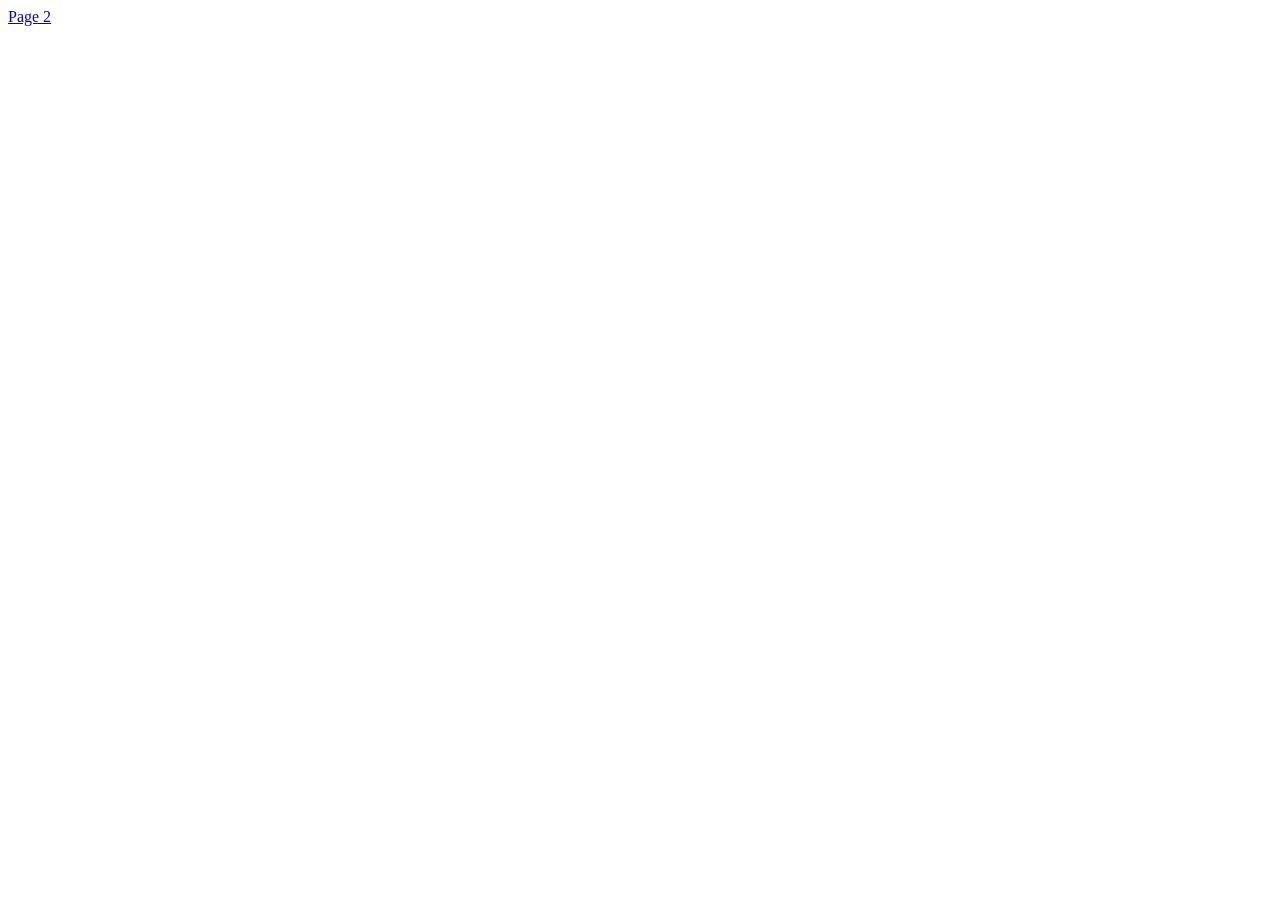
==== index.html @ 43b8f394 "Add files via upload" ====
<!DOCTYPE html>

<html>

<head>
    <title> Portfolio  </title>
 
</head>

<body>
   
   <a href="page2.html" target=_self title="This takes you to page 2"> Page 2 </a>
   


    
</body>











</html>
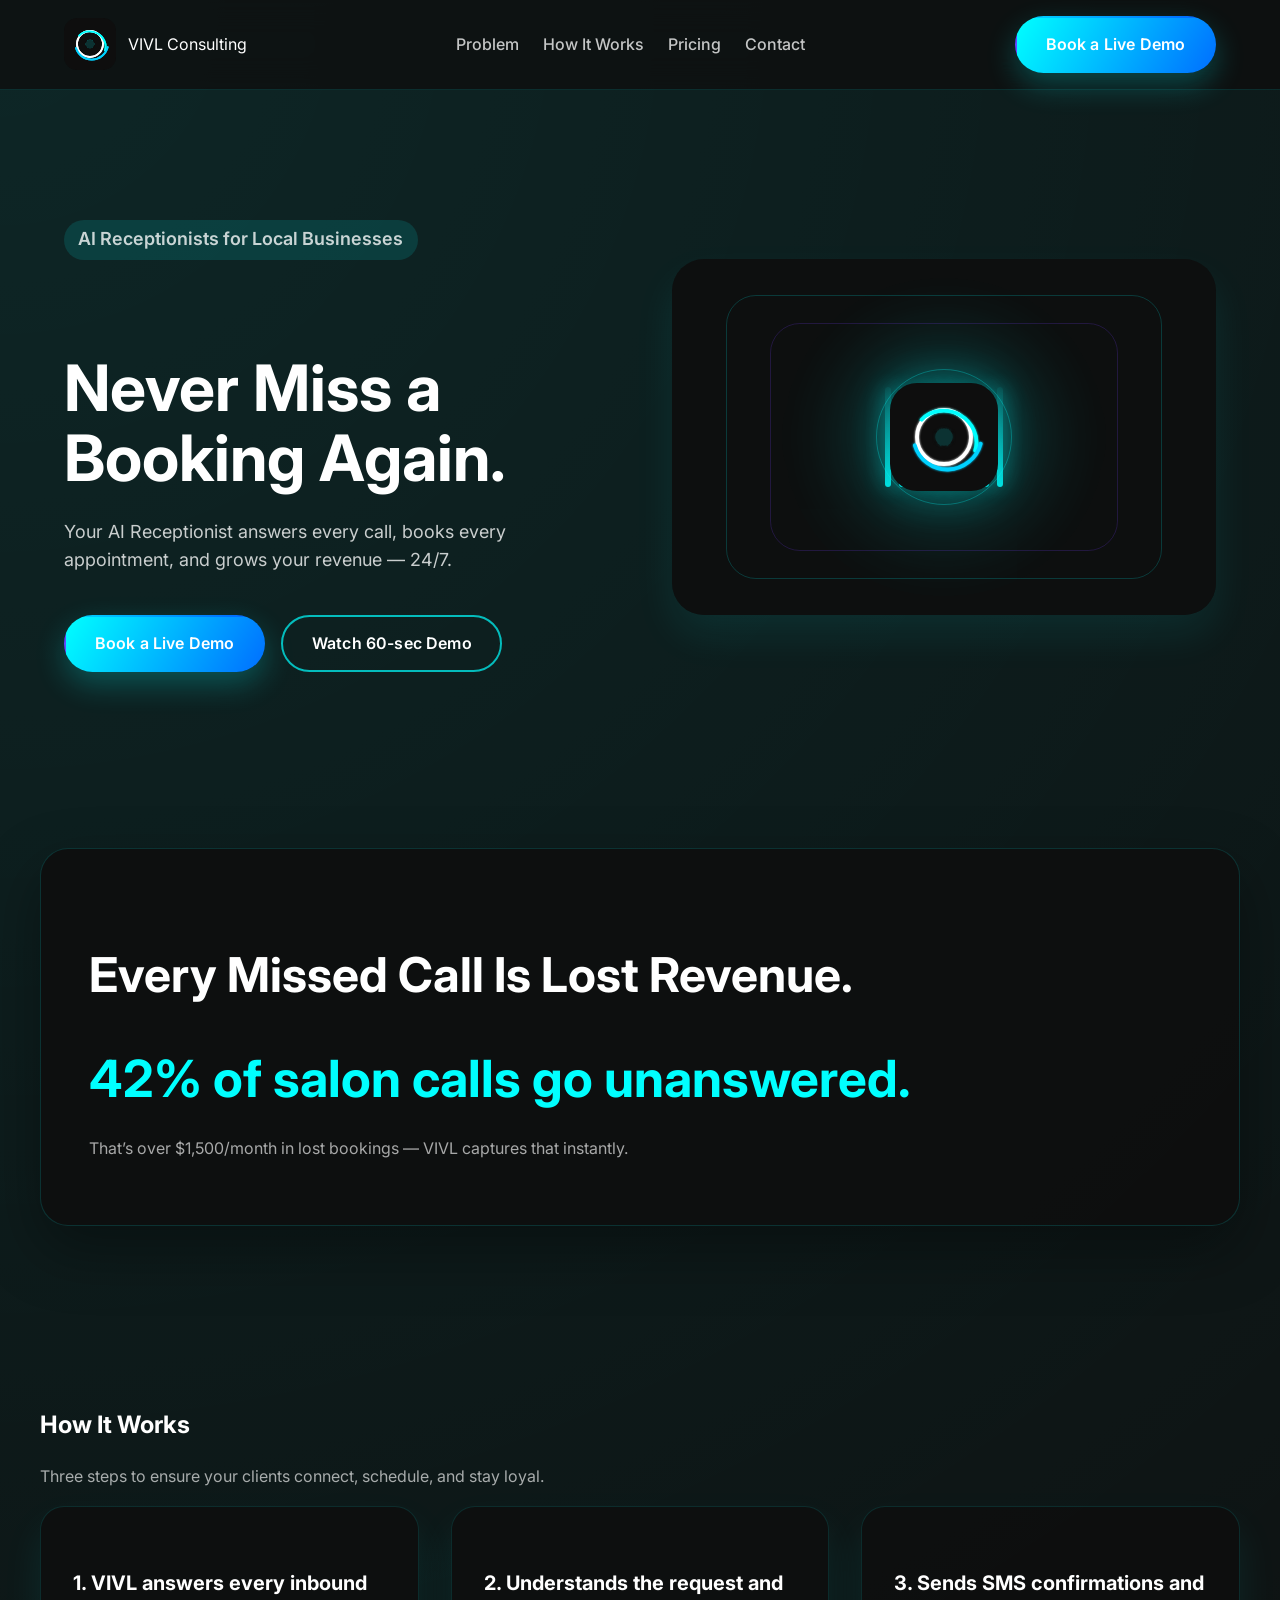
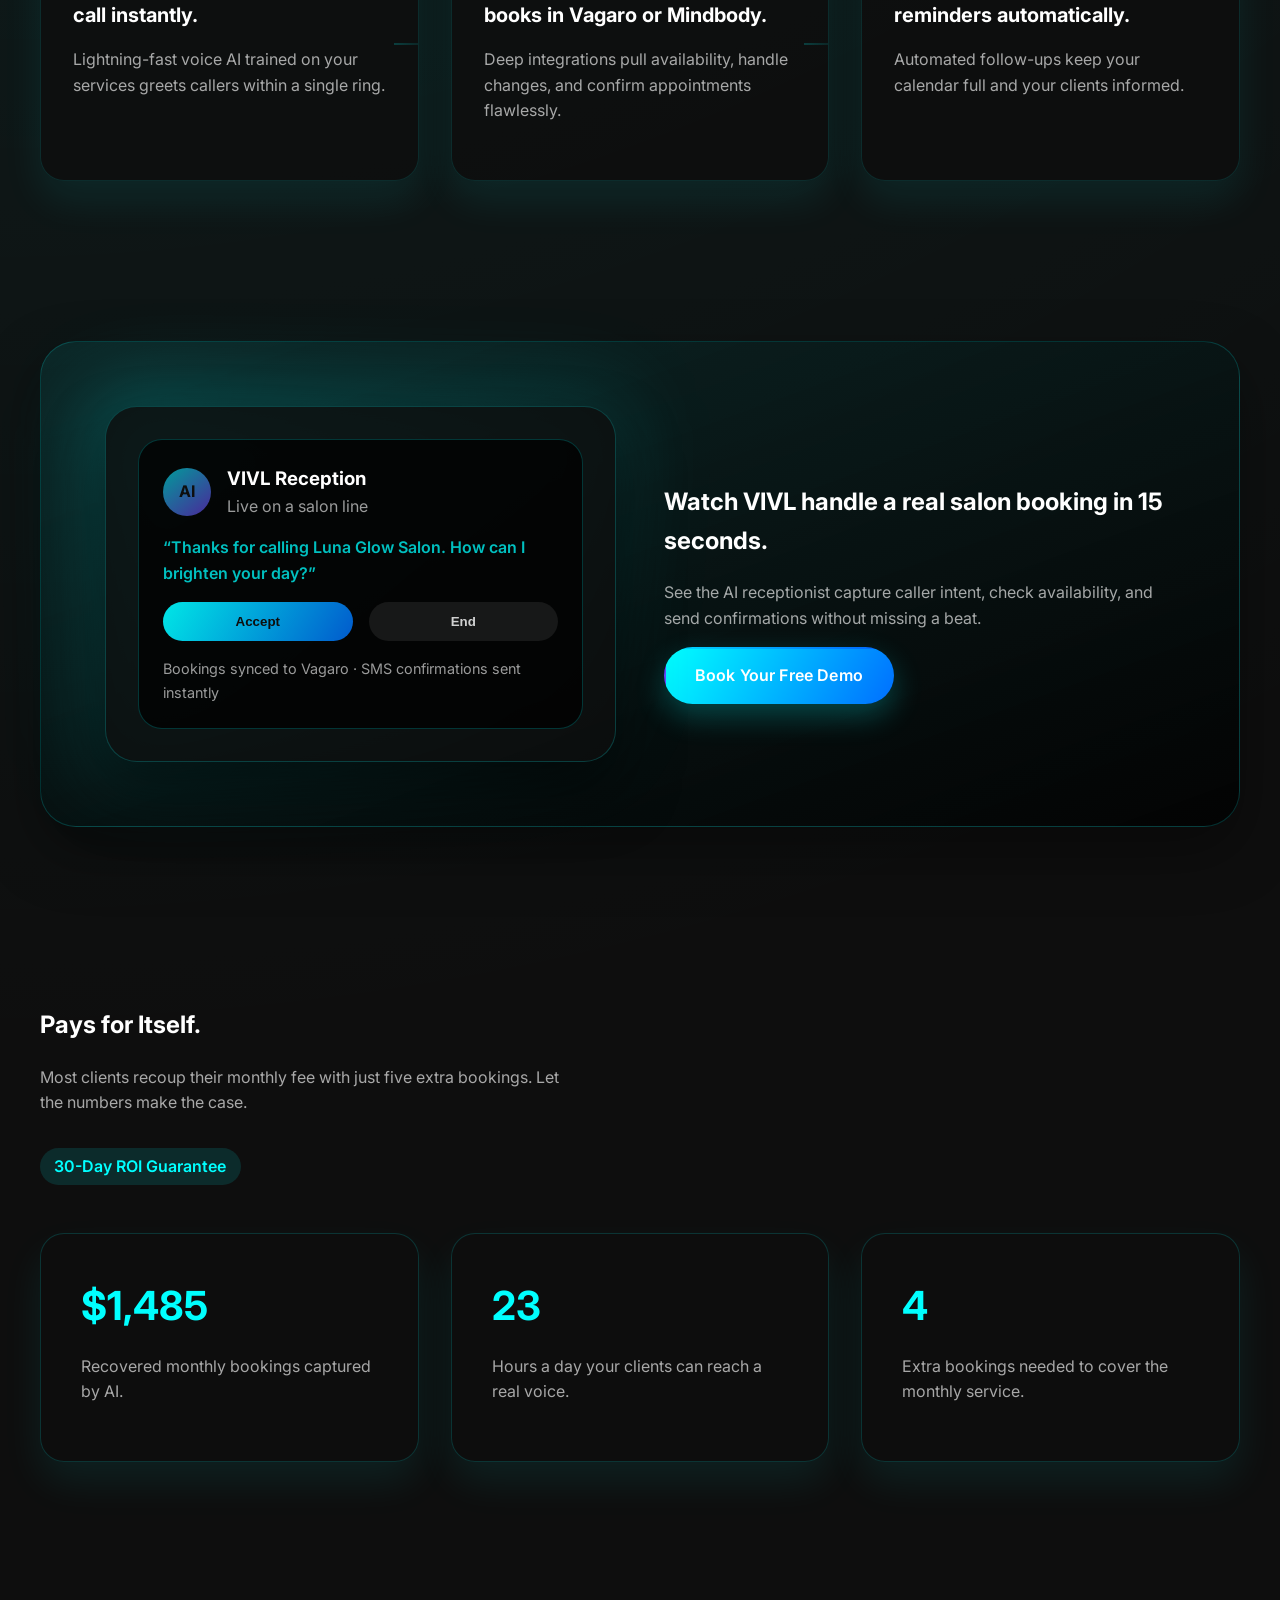
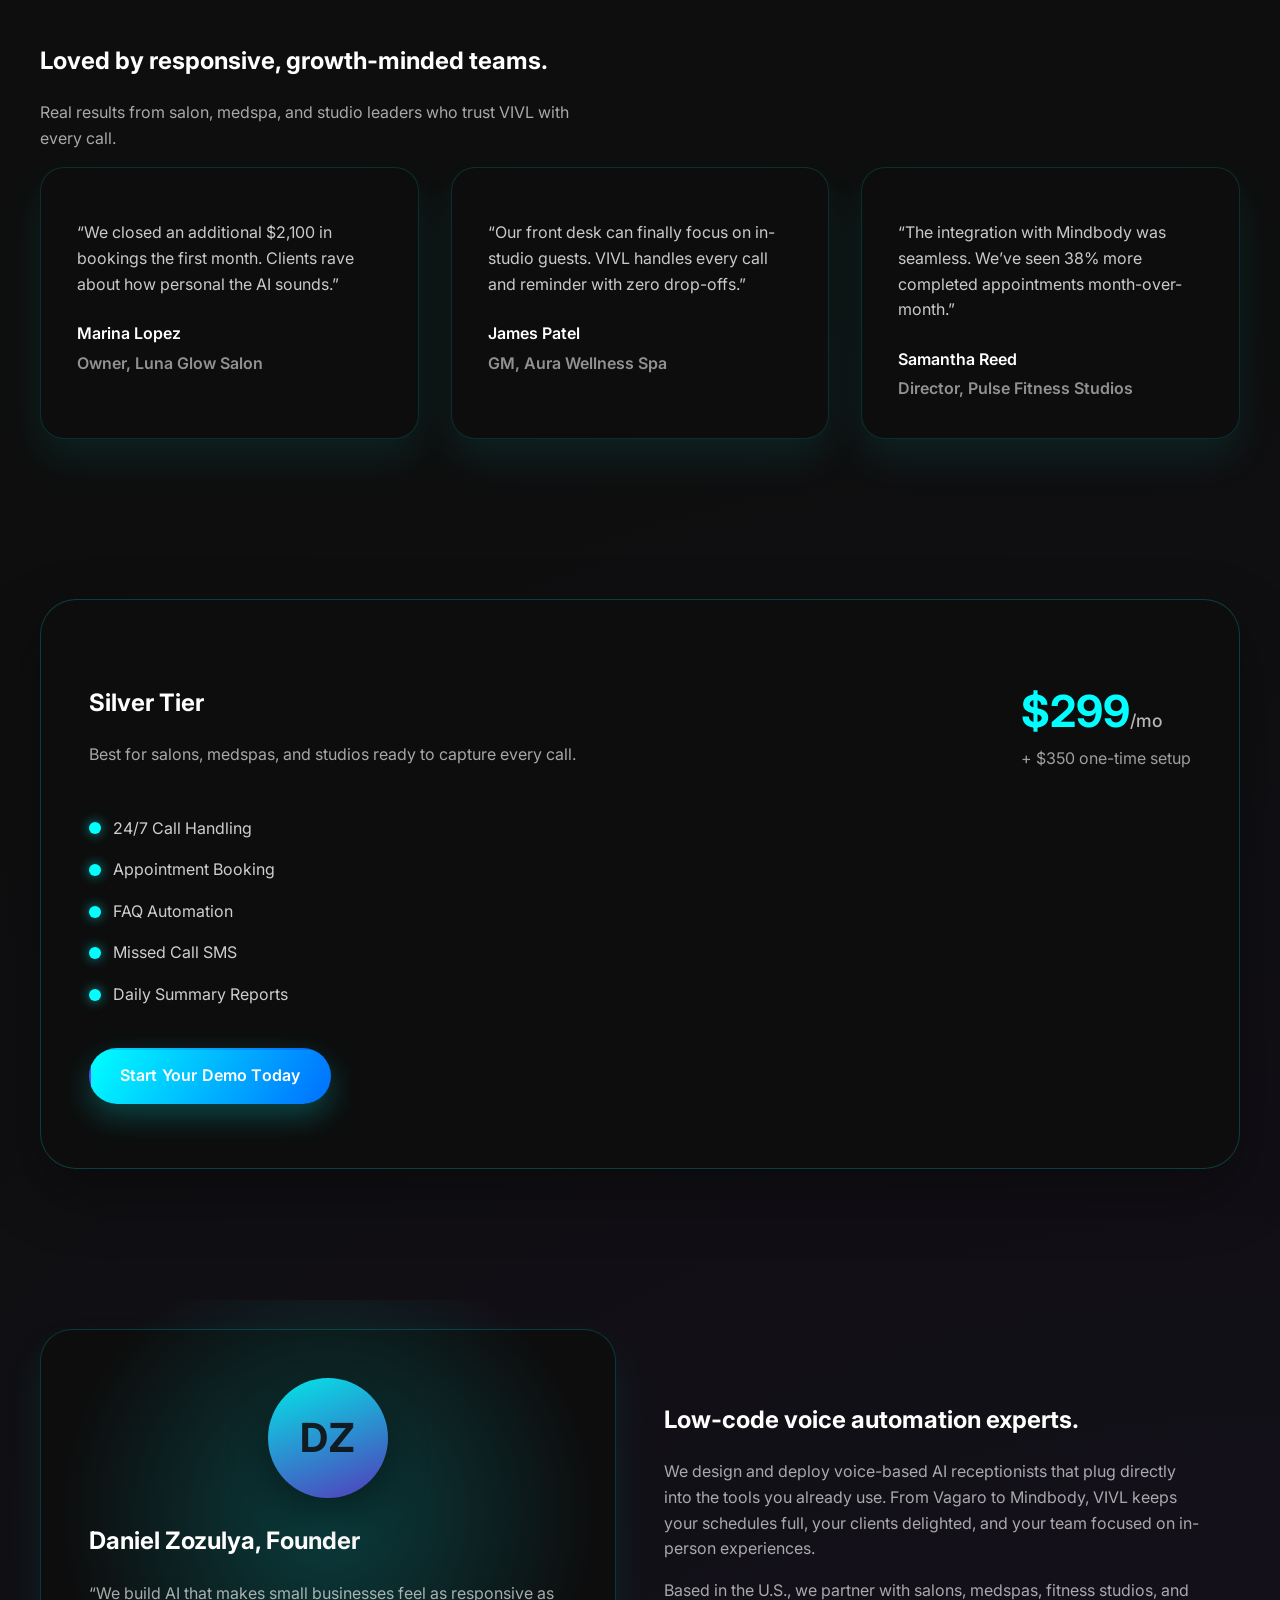
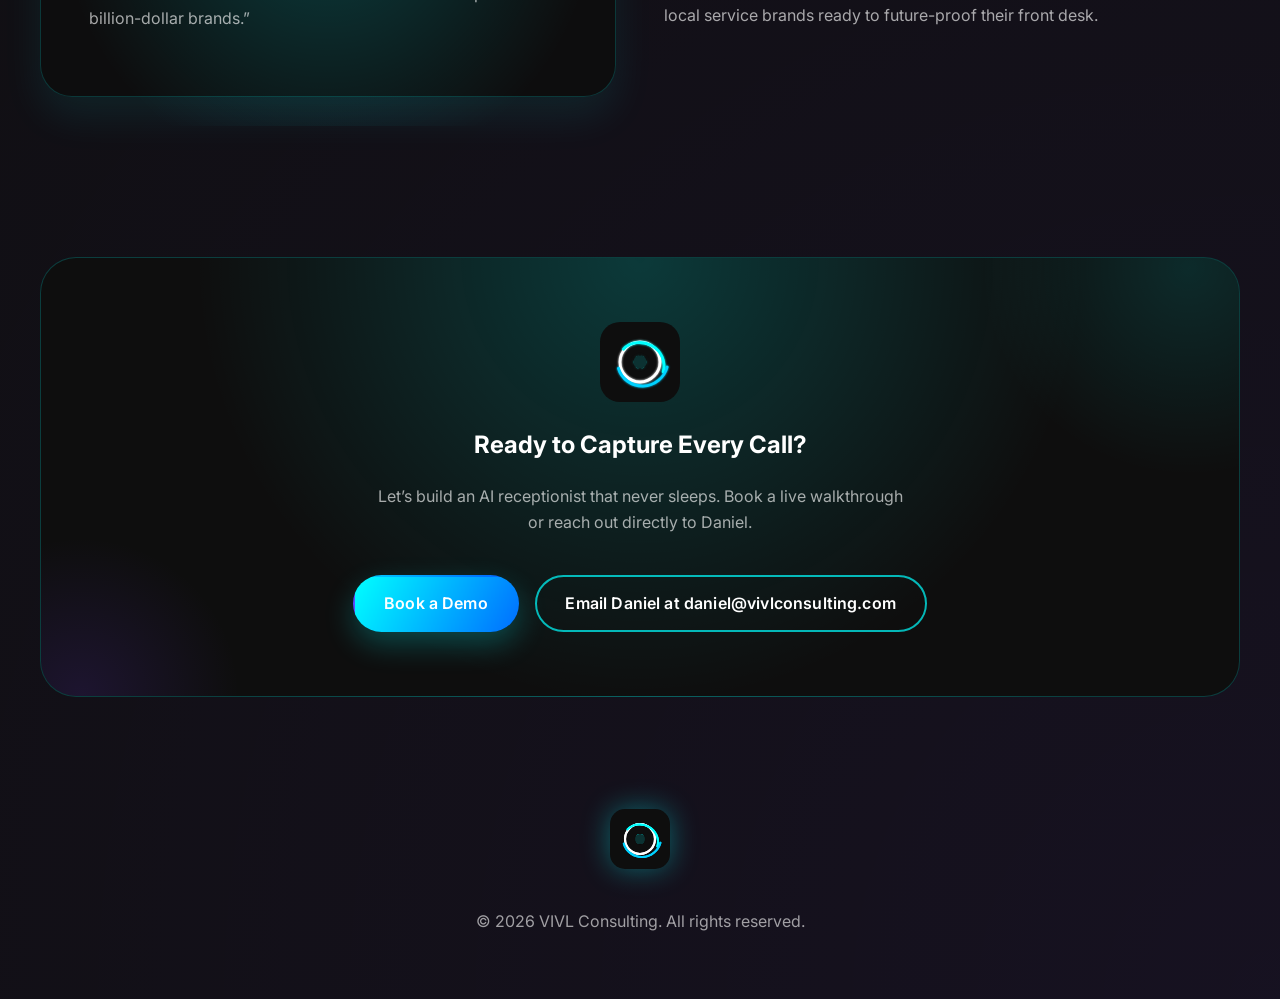
==== commit 57c3733d: "Enhance VIVL landing page responsiveness and motion" ====
--- a/index.html
+++ b/index.html
@@ -1,29 +1,357 @@
-<!DOCTYPE html>
-
-<html>
-
-<head>
-    <title> Portfolio  </title>
- 
-</head>
-
-<body>
-   
-   <a href="page2.html" target=_self title="This takes you to page 2"> Page 2 </a>
-   
-
-
-    
-</body>
-
-
-
-
-
-
-
-
-
-
-
-</html>+<!DOCTYPE html>
+<html lang="en">
+<head>
+  <meta charset="UTF-8" />
+  <meta name="viewport" content="width=device-width, initial-scale=1.0" />
+  <title>VIVL Consulting | Voice AI Receptionists for Local Businesses</title>
+  <meta name="description" content="VIVL Consulting builds voice-based AI receptionists that answer every call, book every appointment, and grow revenue for local businesses." />
+  <link rel="preconnect" href="https://fonts.googleapis.com" />
+  <link rel="preconnect" href="https://fonts.gstatic.com" crossorigin />
+  <link href="https://fonts.googleapis.com/css2?family=Inter:wght@400;500;600;700&display=swap" rel="stylesheet" />
+  <link rel="stylesheet" href="styles.css" />
+</head>
+<body>
+  <header>
+    <div class="navbar">
+      <a class="nav-brand" href="#top">
+        <img src="assets/vivl-logo.svg" alt="VIVL Consulting logo" loading="lazy" />
+        <span>VIVL Consulting</span>
+      </a>
+      <button class="nav-toggle" type="button" aria-expanded="false" aria-controls="primary-navigation">
+        <span class="sr-only">Toggle navigation</span>
+        <span aria-hidden="true"></span>
+        <span aria-hidden="true"></span>
+        <span aria-hidden="true"></span>
+      </button>
+      <nav class="nav-links" aria-label="Primary" id="primary-navigation">
+        <a href="#problem">Problem</a>
+        <a href="#how">How It Works</a>
+        <a href="#pricing">Pricing</a>
+        <a href="#contact">Contact</a>
+      </nav>
+      <a class="btn btn-gradient" href="#contact">Book a Live Demo</a>
+    </div>
+  </header>
+
+  <main id="top">
+    <section class="section-inner hero" id="hero">
+      <div data-animate>
+        <p class="badge">AI Receptionists for Local Businesses</p>
+        <h1>Never Miss a Booking Again.</h1>
+        <p class="subdued-text">Your AI Receptionist answers every call, books every appointment, and grows your revenue — 24/7.</p>
+        <div class="hero-actions">
+          <a class="btn btn-gradient" href="#contact">Book a Live Demo</a>
+          <a class="btn btn-outline" href="#demo">Watch 60-sec Demo</a>
+        </div>
+      </div>
+      <div class="hero-visual" aria-hidden="true" data-animate>
+        <div class="wave-glow"></div>
+        <div class="waveform">
+          <span></span>
+          <span></span>
+          <span></span>
+          <span></span>
+          <span></span>
+          <span></span>
+          <span></span>
+          <span></span>
+          <span></span>
+        </div>
+        <div class="orbit-logo">
+          <img src="assets/vivl-logo.svg" alt="" loading="lazy" />
+        </div>
+      </div>
+    </section>
+
+    <section id="problem">
+      <div class="section-inner">
+        <div class="problem-card" data-animate>
+          <h2>Every Missed Call Is Lost Revenue.</h2>
+          <div class="problem-stat">42% of salon calls go unanswered.</div>
+          <p class="subdued-text">That’s over $1,500/month in lost bookings — VIVL captures that instantly.</p>
+        </div>
+      </div>
+    </section>
+
+    <section id="how">
+      <div class="section-inner">
+        <h2 data-animate>How It Works</h2>
+        <p class="subdued-text" data-animate>Three steps to ensure your clients connect, schedule, and stay loyal.</p>
+        <div class="how-grid">
+          <article class="how-step" data-animate>
+            <h3>1. VIVL answers every inbound call instantly.</h3>
+            <p class="subdued-text">Lightning-fast voice AI trained on your services greets callers within a single ring.</p>
+          </article>
+          <article class="how-step" data-animate>
+            <h3>2. Understands the request and books in Vagaro or Mindbody.</h3>
+            <p class="subdued-text">Deep integrations pull availability, handle changes, and confirm appointments flawlessly.</p>
+          </article>
+          <article class="how-step" data-animate>
+            <h3>3. Sends SMS confirmations and reminders automatically.</h3>
+            <p class="subdued-text">Automated follow-ups keep your calendar full and your clients informed.</p>
+          </article>
+        </div>
+      </div>
+    </section>
+
+    <section id="demo">
+      <div class="section-inner">
+        <div class="demo-section" data-animate>
+          <div class="phone-mockup">
+            <div class="phone-screen" role="presentation">
+              <div class="call-header">
+                <div class="call-avatar">AI</div>
+                <div>
+                  <h3 style="margin: 0;">VIVL Reception</h3>
+                  <p style="margin: 0; color: rgba(255,255,255,0.6);">Live on a salon line</p>
+                </div>
+              </div>
+              <div>
+                <p style="margin: 0; color: rgba(0, 255, 255, 0.75); font-weight: 600;">“Thanks for calling Luna Glow Salon. How can I brighten your day?”</p>
+              </div>
+              <div class="call-actions">
+                <button class="accept" type="button" aria-label="Accept call">Accept</button>
+                <button class="decline" type="button" aria-label="Decline call">End</button>
+              </div>
+              <div>
+                <p style="margin: 0; color: rgba(255,255,255,0.6); font-size: 0.9rem;">Bookings synced to Vagaro · SMS confirmations sent instantly</p>
+              </div>
+            </div>
+          </div>
+          <div>
+            <h2>Watch VIVL handle a real salon booking in 15 seconds.</h2>
+            <p class="subdued-text">See the AI receptionist capture caller intent, check availability, and send confirmations without missing a beat.</p>
+            <a class="btn btn-gradient" href="#contact">Book Your Free Demo</a>
+          </div>
+        </div>
+      </div>
+    </section>
+
+    <section id="roi">
+      <div class="section-inner">
+        <div data-animate>
+          <h2>Pays for Itself.</h2>
+          <p class="subdued-text">Most clients recoup their monthly fee with just five extra bookings. Let the numbers make the case.</p>
+          <div class="badge" style="margin-top: 1rem;">30-Day ROI Guarantee</div>
+        </div>
+        <div class="roi-grid">
+          <div class="roi-card" data-animate>
+            <div class="counter" data-counter="1500">$0</div>
+            <p class="subdued-text">Recovered monthly bookings captured by AI.</p>
+          </div>
+          <div class="roi-card" data-animate>
+            <div class="counter" data-counter="24">0</div>
+            <p class="subdued-text">Hours a day your clients can reach a real voice.</p>
+          </div>
+          <div class="roi-card" data-animate>
+            <div class="counter" data-counter="5">0</div>
+            <p class="subdued-text">Extra bookings needed to cover the monthly service.</p>
+          </div>
+        </div>
+      </div>
+    </section>
+
+    <section id="testimonials">
+      <div class="section-inner">
+        <h2 data-animate>Loved by responsive, growth-minded teams.</h2>
+        <p class="subdued-text" data-animate>Real results from salon, medspa, and studio leaders who trust VIVL with every call.</p>
+        <div class="testimonial-grid">
+          <article class="testimonial-card" data-animate>
+            <p>“We closed an additional $2,100 in bookings the first month. Clients rave about how personal the AI sounds.”</p>
+            <div class="testimonial-meta">
+              <span>Marina Lopez</span>
+              <span style="color: rgba(255,255,255,0.55);">Owner, Luna Glow Salon</span>
+            </div>
+          </article>
+          <article class="testimonial-card" data-animate>
+            <p>“Our front desk can finally focus on in-studio guests. VIVL handles every call and reminder with zero drop-offs.”</p>
+            <div class="testimonial-meta">
+              <span>James Patel</span>
+              <span style="color: rgba(255,255,255,0.55);">GM, Aura Wellness Spa</span>
+            </div>
+          </article>
+          <article class="testimonial-card" data-animate>
+            <p>“The integration with Mindbody was seamless. We’ve seen 38% more completed appointments month-over-month.”</p>
+            <div class="testimonial-meta">
+              <span>Samantha Reed</span>
+              <span style="color: rgba(255,255,255,0.55);">Director, Pulse Fitness Studios</span>
+            </div>
+          </article>
+        </div>
+      </div>
+    </section>
+
+    <section id="pricing">
+      <div class="section-inner">
+        <div class="pricing-section" data-animate>
+          <div class="pricing-header">
+            <div>
+              <h2>Silver Tier</h2>
+              <p class="subdued-text">Best for salons, medspas, and studios ready to capture every call.</p>
+            </div>
+            <div>
+              <div class="price">$299<span style="font-size: 1.1rem; font-weight: 500; color: rgba(255,255,255,0.7);">/mo</span></div>
+              <p style="margin: 0; color: rgba(255,255,255,0.6);">+ $350 one-time setup</p>
+            </div>
+          </div>
+          <ul class="feature-list" aria-label="Silver Tier features">
+            <li>24/7 Call Handling</li>
+            <li>Appointment Booking</li>
+            <li>FAQ Automation</li>
+            <li>Missed Call SMS</li>
+            <li>Daily Summary Reports</li>
+          </ul>
+          <div style="margin-top: 2.5rem;">
+            <a class="btn btn-gradient" href="#contact">Start Your Demo Today</a>
+          </div>
+        </div>
+      </div>
+    </section>
+
+    <section id="about">
+      <div class="section-inner">
+        <div class="about-grid">
+          <div class="founder-card" data-animate>
+            <div class="founder-avatar" role="img" aria-label="Silhouette of Daniel Zozulya"></div>
+            <h2 style="margin-top: 1.5rem;">Daniel Zozulya, Founder</h2>
+            <p class="subdued-text">“We build AI that makes small businesses feel as responsive as billion-dollar brands.”</p>
+          </div>
+          <div data-animate>
+            <h2>Low-code voice automation experts.</h2>
+            <p class="subdued-text">We design and deploy voice-based AI receptionists that plug directly into the tools you already use. From Vagaro to Mindbody, VIVL keeps your schedules full, your clients delighted, and your team focused on in-person experiences.</p>
+            <p class="subdued-text">Based in the U.S., we partner with salons, medspas, fitness studios, and local service brands ready to future-proof their front desk.</p>
+          </div>
+        </div>
+      </div>
+    </section>
+
+    <section id="contact">
+      <div class="section-inner">
+        <div class="contact-section" data-animate>
+          <img src="assets/vivl-logo.svg" alt="VIVL Consulting logo" width="80" loading="lazy" style="margin: 0 auto 1.5rem;" />
+          <h2>Ready to Capture Every Call?</h2>
+          <p class="subdued-text" style="margin: 0 auto; max-width: 540px;">Let’s build an AI receptionist that never sleeps. Book a live walkthrough or reach out directly to Daniel.</p>
+          <div class="contact-actions">
+            <a class="btn btn-gradient" href="https://calendly.com" target="_blank" rel="noopener">Book a Demo</a>
+            <a class="btn btn-outline" href="mailto:daniel@vivlconsulting.com">Email Daniel at daniel@vivlconsulting.com</a>
+          </div>
+        </div>
+      </div>
+    </section>
+  </main>
+
+  <footer>
+    <div class="footer-inner">
+      <img src="assets/vivl-logo.svg" alt="VIVL Consulting" loading="lazy" class="footer-logo" />
+      <p>© <span id="year"></span> VIVL Consulting. All rights reserved.</p>
+    </div>
+  </footer>
+
+  <script>
+    const observer = new IntersectionObserver(
+      entries => {
+        entries.forEach(entry => {
+          if (entry.isIntersecting) {
+            entry.target.classList.add('is-visible');
+            observer.unobserve(entry.target);
+          }
+        });
+      },
+      { threshold: 0.2 }
+    );
+
+    document.querySelectorAll('[data-animate]').forEach(el => observer.observe(el));
+
+    const navToggle = document.querySelector('.nav-toggle');
+    const navLinks = document.querySelector('.nav-links');
+
+    if (navToggle && navLinks) {
+      const navMediaQuery = window.matchMedia('(max-width: 768px)');
+
+      const updateNavState = () => {
+        if (navMediaQuery.matches) {
+          navLinks.setAttribute('aria-hidden', String(!navLinks.classList.contains('is-open')));
+        } else {
+          navLinks.classList.remove('is-open');
+          navToggle.setAttribute('aria-expanded', 'false');
+          navLinks.removeAttribute('aria-hidden');
+        }
+      };
+
+      if (navMediaQuery.addEventListener) {
+        navMediaQuery.addEventListener('change', updateNavState);
+      } else {
+        navMediaQuery.addListener(updateNavState);
+      }
+
+      navToggle.addEventListener('click', () => {
+        const isOpen = navLinks.classList.toggle('is-open');
+        navToggle.setAttribute('aria-expanded', String(isOpen));
+        if (navMediaQuery.matches) {
+          navLinks.setAttribute('aria-hidden', String(!isOpen));
+        }
+      });
+
+      navLinks.querySelectorAll('a').forEach(link => {
+        link.addEventListener('click', () => {
+          navLinks.classList.remove('is-open');
+          navToggle.setAttribute('aria-expanded', 'false');
+          if (navMediaQuery.matches) {
+            navLinks.setAttribute('aria-hidden', 'true');
+          }
+        });
+      });
+
+      updateNavState();
+    }
+
+    const counters = document.querySelectorAll('.counter');
+    const prefersReducedMotion = window.matchMedia('(prefers-reduced-motion: reduce)').matches;
+
+    const formatValue = (el, value) => {
+      if (el.dataset.counter >= 1000) {
+        el.textContent = `$${Math.floor(value).toLocaleString()}`;
+      } else {
+        el.textContent = Math.floor(value).toLocaleString();
+      }
+    };
+
+    const animateCounter = el => {
+      const target = Number(el.dataset.counter);
+      const duration = 1600;
+      const start = performance.now();
+
+      const step = now => {
+        const progress = Math.min((now - start) / duration, 1);
+        const eased = 1 - Math.pow(1 - progress, 3);
+        const value = target * eased;
+        formatValue(el, value);
+        if (progress < 1) {
+          requestAnimationFrame(step);
+        } else {
+          formatValue(el, target);
+        }
+      };
+
+      requestAnimationFrame(step);
+    };
+
+    if (prefersReducedMotion) {
+      counters.forEach(counter => formatValue(counter, Number(counter.dataset.counter)));
+    } else {
+      const counterObserver = new IntersectionObserver(entries => {
+        entries.forEach(entry => {
+          if (entry.isIntersecting) {
+            animateCounter(entry.target);
+            counterObserver.unobserve(entry.target);
+          }
+        });
+      }, { threshold: 0.6 });
+
+      counters.forEach(counter => counterObserver.observe(counter));
+    }
+
+    document.getElementById('year').textContent = new Date().getFullYear();
+  </script>
+</body>
+</html>
--- a/styles.css
+++ b/styles.css
@@ -0,0 +1,802 @@
+:root {
+  --color-cyan: #00ffff;
+  --color-charcoal: #0e0e0e;
+  --color-white: #ffffff;
+  --color-blue: #0070ff;
+  --color-violet: #7a3dff;
+  --font-main: 'Inter', 'SF Pro Display', 'Satoshi', 'Segoe UI', sans-serif;
+  --shadow-soft: 0 20px 40px rgba(0, 255, 255, 0.08);
+  --shadow-card: 0 24px 60px rgba(0, 0, 0, 0.35);
+  --max-width: 1200px;
+}
+
+* {
+  box-sizing: border-box;
+}
+
+html {
+  scroll-behavior: smooth;
+}
+
+body {
+  margin: 0;
+  font-family: var(--font-main);
+  background: radial-gradient(circle at top left, rgba(0, 255, 255, 0.1), transparent 45%),
+    radial-gradient(circle at bottom right, rgba(122, 61, 255, 0.08), transparent 40%),
+    var(--color-charcoal);
+  color: var(--color-white);
+  line-height: 1.6;
+}
+
+.sr-only {
+  position: absolute;
+  width: 1px;
+  height: 1px;
+  padding: 0;
+  margin: -1px;
+  overflow: hidden;
+  clip: rect(0, 0, 0, 0);
+  white-space: nowrap;
+  border: 0;
+}
+
+a {
+  color: inherit;
+  text-decoration: none;
+}
+
+img {
+  display: block;
+  max-width: 100%;
+  height: auto;
+}
+
+header {
+  position: sticky;
+  top: 0;
+  z-index: 1000;
+  backdrop-filter: blur(16px);
+  background: rgba(14, 14, 14, 0.75);
+  border-bottom: 1px solid rgba(0, 255, 255, 0.12);
+}
+
+.navbar {
+  margin: 0 auto;
+  max-width: var(--max-width);
+  display: flex;
+  align-items: center;
+  justify-content: space-between;
+  padding: 1rem 1.5rem;
+  position: relative;
+}
+
+.nav-brand {
+  display: flex;
+  align-items: center;
+  gap: 0.75rem;
+}
+
+.nav-brand img {
+  width: 52px;
+  height: 52px;
+}
+
+.nav-toggle {
+  display: none;
+  align-items: center;
+  justify-content: center;
+  flex-direction: column;
+  gap: 6px;
+  width: 48px;
+  height: 48px;
+  border-radius: 50%;
+  border: 1px solid rgba(0, 255, 255, 0.3);
+  background: rgba(14, 14, 14, 0.7);
+  color: inherit;
+  cursor: pointer;
+  transition: box-shadow 0.3s ease, border-color 0.3s ease;
+}
+
+.nav-toggle span {
+  width: 20px;
+  height: 2px;
+  background: var(--color-white);
+  border-radius: 2px;
+  transition: transform 0.3s ease, opacity 0.3s ease;
+}
+
+.nav-toggle:focus-visible,
+.nav-toggle:hover {
+  border-color: var(--color-cyan);
+  box-shadow: 0 0 0 4px rgba(0, 255, 255, 0.15);
+}
+
+.nav-toggle[aria-expanded='true'] span:nth-of-type(1) {
+  transform: translateY(8px) rotate(45deg);
+}
+
+.nav-toggle[aria-expanded='true'] span:nth-of-type(2) {
+  opacity: 0;
+}
+
+.nav-toggle[aria-expanded='true'] span:nth-of-type(3) {
+  transform: translateY(-8px) rotate(-45deg);
+}
+
+.nav-links {
+  display: flex;
+  align-items: center;
+  gap: 1.5rem;
+}
+
+.nav-links a {
+  font-weight: 500;
+  color: rgba(255, 255, 255, 0.76);
+  transition: color 0.3s ease;
+}
+
+.nav-links a:hover,
+.nav-links a:focus {
+  color: var(--color-cyan);
+}
+
+.btn {
+  display: inline-flex;
+  align-items: center;
+  justify-content: center;
+  padding: 0.85rem 1.8rem;
+  border-radius: 999px;
+  font-weight: 600;
+  border: 2px solid transparent;
+  cursor: pointer;
+  transition: transform 0.35s ease, box-shadow 0.35s ease, background-position 0.4s ease;
+  letter-spacing: 0.01em;
+}
+
+.btn-gradient {
+  background: linear-gradient(120deg, var(--color-cyan), var(--color-blue), var(--color-violet));
+  background-size: 200% 200%;
+  box-shadow: 0 12px 30px rgba(0, 255, 255, 0.24);
+}
+
+.btn-gradient:hover,
+.btn-gradient:focus {
+  transform: translateY(-2px);
+  background-position: 100% 0;
+  box-shadow: 0 20px 40px rgba(0, 112, 255, 0.3);
+}
+
+.btn-outline {
+  border-color: rgba(0, 255, 255, 0.7);
+  color: var(--color-white);
+  background: transparent;
+}
+
+.btn-outline:hover,
+.btn-outline:focus {
+  transform: translateY(-2px);
+  box-shadow: 0 16px 36px rgba(0, 255, 255, 0.18);
+}
+
+main {
+  overflow: hidden;
+}
+
+section {
+  padding: 5rem 1.5rem;
+}
+
+.section-inner {
+  max-width: var(--max-width);
+  margin: 0 auto;
+}
+
+.hero {
+  display: grid;
+  grid-template-columns: repeat(auto-fit, minmax(320px, 1fr));
+  gap: 4rem;
+  align-items: center;
+  padding-top: 7rem;
+  padding-bottom: 6rem;
+}
+
+.hero h1 {
+  font-size: clamp(2.8rem, 5vw, 4.2rem);
+  margin-bottom: 1.5rem;
+  line-height: 1.1;
+}
+
+.hero p {
+  font-size: 1.125rem;
+  color: rgba(255, 255, 255, 0.78);
+  margin-bottom: 2.5rem;
+}
+
+.hero-actions {
+  display: flex;
+  gap: 1rem;
+  flex-wrap: wrap;
+}
+
+.hero-visual {
+  position: relative;
+  padding: 3rem;
+  border-radius: 32px;
+  background: rgba(14, 14, 14, 0.9);
+  box-shadow: var(--shadow-soft);
+  overflow: hidden;
+}
+
+.hero-visual::before,
+.hero-visual::after {
+  content: "";
+  position: absolute;
+  inset: 10%;
+  border-radius: 30px;
+  border: 1px solid rgba(0, 255, 255, 0.18);
+  filter: blur(0.5px);
+  animation: orbit-ring 14s linear infinite;
+}
+
+.hero-visual::after {
+  inset: 18%;
+  border: 1px solid rgba(122, 61, 255, 0.2);
+  animation-duration: 18s;
+}
+
+.waveform {
+  position: relative;
+  height: 260px;
+  display: flex;
+  align-items: center;
+  justify-content: center;
+}
+
+.waveform span {
+  width: 6px;
+  height: 100px;
+  margin: 0 4px;
+  background: linear-gradient(180deg, rgba(0, 255, 255, 0.1), rgba(0, 255, 255, 0.85));
+  border-radius: 3px;
+  animation: wave 1.8s ease-in-out infinite;
+  box-shadow: 0 0 20px rgba(0, 255, 255, 0.4);
+}
+
+.waveform span:nth-child(2) { animation-delay: 0.15s; }
+.waveform span:nth-child(3) { animation-delay: 0.3s; }
+.waveform span:nth-child(4) { animation-delay: 0.45s; }
+.waveform span:nth-child(5) { animation-delay: 0.6s; }
+.waveform span:nth-child(6) { animation-delay: 0.75s; }
+.waveform span:nth-child(7) { animation-delay: 0.9s; }
+.waveform span:nth-child(8) { animation-delay: 1.05s; }
+.waveform span:nth-child(9) { animation-delay: 1.2s; }
+
+@keyframes wave {
+  0%, 100% { transform: scaleY(0.4); opacity: 0.6; }
+  50% { transform: scaleY(1.4); opacity: 1; }
+}
+
+.orbit-logo {
+  position: absolute;
+  inset: 50%;
+  transform: translate(-50%, -50%);
+  width: clamp(140px, 24vw, 180px);
+  aspect-ratio: 1;
+  display: grid;
+  place-items: center;
+  filter: drop-shadow(0 0 22px rgba(0, 255, 255, 0.35));
+  animation: float 7s ease-in-out infinite;
+}
+
+.orbit-logo::before {
+  content: "";
+  position: absolute;
+  inset: 12%;
+  border-radius: 50%;
+  border: 1px solid rgba(0, 255, 255, 0.28);
+  animation: orbit-ring 12s linear infinite;
+}
+
+.orbit-logo img {
+  width: 60%;
+  animation: spin 18s linear infinite;
+}
+
+.wave-glow {
+  position: absolute;
+  inset: 15%;
+  background: radial-gradient(circle, rgba(0, 255, 255, 0.32), transparent 60%);
+  filter: blur(30px);
+  opacity: 0.8;
+  pointer-events: none;
+}
+
+.subdued-text {
+  color: rgba(255, 255, 255, 0.64);
+  max-width: 540px;
+}
+
+.problem-card {
+  background: rgba(14, 14, 14, 0.88);
+  border-radius: 28px;
+  padding: 3rem;
+  border: 1px solid rgba(0, 255, 255, 0.15);
+  box-shadow: var(--shadow-card);
+}
+
+.problem-card h2 {
+  font-size: clamp(2rem, 4vw, 3rem);
+  margin-bottom: 1.5rem;
+}
+
+.problem-stat {
+  font-size: clamp(2.4rem, 4vw, 3.5rem);
+  color: var(--color-cyan);
+  margin-bottom: 0.5rem;
+  font-weight: 700;
+}
+
+.how-grid {
+  display: grid;
+  grid-template-columns: repeat(auto-fit, minmax(240px, 1fr));
+  gap: 2rem;
+  position: relative;
+}
+
+.how-step {
+  background: rgba(14, 14, 14, 0.82);
+  border-radius: 24px;
+  padding: 2.5rem 2rem;
+  border: 1px solid rgba(0, 255, 255, 0.12);
+  position: relative;
+  overflow: hidden;
+  box-shadow: var(--shadow-soft);
+}
+
+.how-step::after {
+  content: "";
+  position: absolute;
+  top: 50%;
+  right: -1.5rem;
+  width: 3rem;
+  height: 2px;
+  background: linear-gradient(90deg, rgba(0, 255, 255, 0.2), rgba(0, 255, 255, 0));
+}
+
+.how-step:last-child::after {
+  display: none;
+}
+
+.how-step h3 {
+  font-size: 1.25rem;
+  margin-bottom: 0.75rem;
+}
+
+.demo-section {
+  display: grid;
+  grid-template-columns: repeat(auto-fit, minmax(280px, 1fr));
+  gap: 3rem;
+  align-items: center;
+  background: linear-gradient(160deg, rgba(0, 255, 255, 0.08), rgba(0, 0, 0, 0.75));
+  border-radius: 36px;
+  padding: 4rem;
+  border: 1px solid rgba(0, 255, 255, 0.18);
+  box-shadow: var(--shadow-card);
+}
+
+.phone-mockup {
+  background: rgba(14, 14, 14, 0.82);
+  border-radius: 32px;
+  padding: 2rem;
+  position: relative;
+  border: 1px solid rgba(0, 255, 255, 0.2);
+  box-shadow: 0 30px 60px rgba(0, 0, 0, 0.5);
+}
+
+.phone-mockup::after {
+  content: "";
+  position: absolute;
+  inset: -20px;
+  border-radius: 40px;
+  background: linear-gradient(140deg, rgba(0, 255, 255, 0.25), transparent);
+  z-index: -1;
+  filter: blur(40px);
+}
+
+.phone-screen {
+  background: rgba(0, 0, 0, 0.75);
+  border-radius: 24px;
+  padding: 1.5rem;
+  border: 1px solid rgba(0, 255, 255, 0.2);
+  display: grid;
+  gap: 1rem;
+}
+
+.phone-screen .call-header {
+  display: flex;
+  align-items: center;
+  gap: 1rem;
+}
+
+.call-avatar {
+  width: 48px;
+  height: 48px;
+  border-radius: 50%;
+  background: linear-gradient(140deg, rgba(0, 255, 255, 0.6), rgba(122, 61, 255, 0.6));
+  display: grid;
+  place-items: center;
+  font-weight: 700;
+  color: var(--color-charcoal);
+}
+
+.call-actions {
+  display: flex;
+  gap: 1rem;
+}
+
+.call-actions button {
+  flex: 1;
+  padding: 0.75rem 0;
+  border-radius: 999px;
+  border: none;
+  font-weight: 600;
+  cursor: pointer;
+  transition: transform 0.3s ease;
+}
+
+.call-actions button.accept {
+  background: linear-gradient(120deg, rgba(0, 255, 255, 0.9), rgba(0, 112, 255, 0.8));
+  color: var(--color-charcoal);
+}
+
+.call-actions button.decline {
+  background: rgba(255, 255, 255, 0.08);
+  color: rgba(255, 255, 255, 0.8);
+}
+
+.call-actions button:hover {
+  transform: translateY(-2px);
+}
+
+.roi-grid {
+  display: grid;
+  grid-template-columns: repeat(auto-fit, minmax(240px, 1fr));
+  gap: 2rem;
+  margin-top: 3rem;
+}
+
+.roi-card {
+  background: rgba(14, 14, 14, 0.82);
+  border-radius: 24px;
+  padding: 2.5rem;
+  border: 1px solid rgba(0, 255, 255, 0.16);
+  box-shadow: var(--shadow-soft);
+}
+
+.counter {
+  font-size: 2.5rem;
+  color: var(--color-cyan);
+  font-weight: 700;
+}
+
+.badge {
+  display: inline-flex;
+  align-items: center;
+  gap: 0.5rem;
+  background: rgba(0, 255, 255, 0.12);
+  color: var(--color-cyan);
+  border-radius: 999px;
+  padding: 0.35rem 0.9rem;
+  font-weight: 600;
+}
+
+.testimonial-grid {
+  display: grid;
+  grid-template-columns: repeat(auto-fit, minmax(260px, 1fr));
+  gap: 2rem;
+}
+
+.testimonial-card {
+  background: rgba(14, 14, 14, 0.82);
+  border-radius: 24px;
+  padding: 2.25rem;
+  border: 1px solid rgba(0, 255, 255, 0.14);
+  box-shadow: var(--shadow-soft);
+  position: relative;
+  overflow: hidden;
+}
+
+.testimonial-card::before {
+  content: "";
+  position: absolute;
+  inset: 0;
+  background: linear-gradient(150deg, rgba(0, 255, 255, 0.12), transparent);
+  opacity: 0;
+  transition: opacity 0.4s ease;
+}
+
+.testimonial-card:hover::before {
+  opacity: 1;
+}
+
+.testimonial-card p {
+  color: rgba(255, 255, 255, 0.78);
+}
+
+.testimonial-meta {
+  margin-top: 1.5rem;
+  display: flex;
+  flex-direction: column;
+  gap: 0.25rem;
+  font-weight: 600;
+}
+
+.pricing-section {
+  background: rgba(14, 14, 14, 0.9);
+  border-radius: 36px;
+  padding: 4rem 3rem;
+  border: 1px solid rgba(0, 255, 255, 0.2);
+  box-shadow: var(--shadow-card);
+}
+
+.pricing-header {
+  display: flex;
+  justify-content: space-between;
+  flex-wrap: wrap;
+  gap: 1rem;
+  align-items: center;
+  margin-bottom: 2rem;
+}
+
+.price {
+  font-size: 2.75rem;
+  font-weight: 700;
+  color: var(--color-cyan);
+}
+
+.feature-list {
+  list-style: none;
+  padding: 0;
+  margin: 0;
+  display: grid;
+  gap: 1rem;
+}
+
+.feature-list li {
+  display: flex;
+  align-items: center;
+  gap: 0.75rem;
+  color: rgba(255, 255, 255, 0.8);
+}
+
+.feature-list li::before {
+  content: "";
+  width: 12px;
+  height: 12px;
+  border-radius: 50%;
+  background: var(--color-cyan);
+  box-shadow: 0 0 12px rgba(0, 255, 255, 0.6);
+}
+
+.about-grid {
+  display: grid;
+  grid-template-columns: repeat(auto-fit, minmax(280px, 1fr));
+  gap: 3rem;
+  align-items: center;
+}
+
+.founder-card {
+  background: rgba(14, 14, 14, 0.85);
+  border-radius: 32px;
+  padding: 3rem;
+  border: 1px solid rgba(0, 255, 255, 0.18);
+  box-shadow: var(--shadow-soft);
+  position: relative;
+}
+
+.founder-card::after {
+  content: "";
+  position: absolute;
+  inset: -30px;
+  border-radius: 40px;
+  background: radial-gradient(circle, rgba(0, 255, 255, 0.2), transparent 70%);
+  z-index: -1;
+}
+
+.founder-avatar {
+  width: 120px;
+  height: 120px;
+  margin: 0 auto;
+  border-radius: 50%;
+  background: linear-gradient(160deg, rgba(0, 255, 255, 0.9), rgba(122, 61, 255, 0.65));
+  position: relative;
+  box-shadow: 0 20px 40px rgba(0, 0, 0, 0.4);
+}
+
+.founder-avatar::after {
+  content: "DZ";
+  position: absolute;
+  inset: 0;
+  display: flex;
+  align-items: center;
+  justify-content: center;
+  font-weight: 700;
+  font-size: 2.5rem;
+  color: rgba(14, 14, 14, 0.9);
+  letter-spacing: 0.04em;
+}
+
+.contact-section {
+  background: radial-gradient(circle at top, rgba(0, 255, 255, 0.18), transparent 60%), var(--color-charcoal);
+  border-radius: 36px;
+  padding: 4rem 3rem;
+  border: 1px solid rgba(0, 255, 255, 0.2);
+  text-align: center;
+  position: relative;
+  overflow: hidden;
+}
+
+.contact-section::before {
+  content: "";
+  position: absolute;
+  width: 420px;
+  height: 420px;
+  background: radial-gradient(circle, rgba(0, 255, 255, 0.15), transparent 70%);
+  top: -200px;
+  right: -160px;
+  opacity: 0.8;
+  animation: orbit 12s linear infinite;
+}
+
+.contact-section::after {
+  content: "";
+  position: absolute;
+  width: 320px;
+  height: 320px;
+  background: radial-gradient(circle, rgba(122, 61, 255, 0.2), transparent 70%);
+  bottom: -160px;
+  left: -120px;
+  opacity: 0.7;
+  animation: orbit 16s linear infinite reverse;
+}
+
+@keyframes orbit {
+  0% { transform: rotate(0deg); }
+  100% { transform: rotate(360deg); }
+}
+
+@keyframes orbit-ring {
+  0% { transform: rotate(0deg); }
+  100% { transform: rotate(360deg); }
+}
+
+@keyframes spin {
+  0% { transform: rotate(0deg); }
+  100% { transform: rotate(360deg); }
+}
+
+@keyframes float {
+  0%, 100% { transform: translate(-50%, -50%); }
+  50% { transform: translate(-50%, -54%); }
+}
+
+@keyframes pulse-glow {
+  0%, 100% { filter: drop-shadow(0 0 8px rgba(0, 255, 255, 0.25)); }
+  50% { filter: drop-shadow(0 0 18px rgba(0, 255, 255, 0.45)); }
+}
+
+.contact-actions {
+  margin-top: 2.5rem;
+  display: flex;
+  flex-wrap: wrap;
+  gap: 1rem;
+  justify-content: center;
+}
+
+footer {
+  padding: 2rem 1.5rem 3rem;
+  color: rgba(255, 255, 255, 0.6);
+}
+
+.footer-inner {
+  max-width: var(--max-width);
+  margin: 0 auto;
+  display: flex;
+  flex-direction: column;
+  gap: 1.5rem;
+  align-items: center;
+  text-align: center;
+}
+
+.footer-inner img {
+  width: 60px;
+}
+
+.footer-logo {
+  animation: pulse-glow 8s ease-in-out infinite;
+  filter: drop-shadow(0 0 14px rgba(0, 255, 255, 0.35));
+}
+
+@media (max-width: 768px) {
+  .nav-toggle {
+    display: flex;
+  }
+
+  .nav-links {
+    position: absolute;
+    top: calc(100% + 0.75rem);
+    right: 1.5rem;
+    background: rgba(14, 14, 14, 0.95);
+    border: 1px solid rgba(0, 255, 255, 0.18);
+    border-radius: 20px;
+    padding: 1.25rem;
+    box-shadow: 0 24px 60px rgba(0, 0, 0, 0.45);
+    flex-direction: column;
+    align-items: flex-start;
+    gap: 1rem;
+    min-width: min(260px, 80vw);
+    transform: translateY(-10px);
+    opacity: 0;
+    pointer-events: none;
+    transition: opacity 0.3s ease, transform 0.3s ease;
+    z-index: 10;
+  }
+
+  .nav-links.is-open {
+    opacity: 1;
+    transform: translateY(0);
+    pointer-events: auto;
+  }
+
+  .nav-links a {
+    color: rgba(255, 255, 255, 0.85);
+    font-weight: 600;
+  }
+
+  header {
+    background: rgba(14, 14, 14, 0.95);
+  }
+
+  section {
+    padding: 4rem 1.25rem;
+  }
+
+  .hero {
+    padding-top: 6rem;
+    padding-bottom: 4rem;
+  }
+
+  .demo-section {
+    padding: 3rem 2rem;
+  }
+
+  .pricing-section {
+    padding: 3rem 2rem;
+  }
+
+  .contact-section {
+    padding: 3rem 2rem;
+  }
+}
+
+[data-animate] {
+  opacity: 0;
+  transform: translateY(40px);
+  transition: opacity 0.8s ease, transform 0.8s ease;
+}
+
+[data-animate].is-visible {
+  opacity: 1;
+  transform: translateY(0);
+}
+
+@media (prefers-reduced-motion: reduce) {
+  *,
+  *::before,
+  *::after {
+    animation-duration: 0.01ms !important;
+    animation-iteration-count: 1 !important;
+    transition-duration: 0.01ms !important;
+    scroll-behavior: auto !important;
+  }
+}
